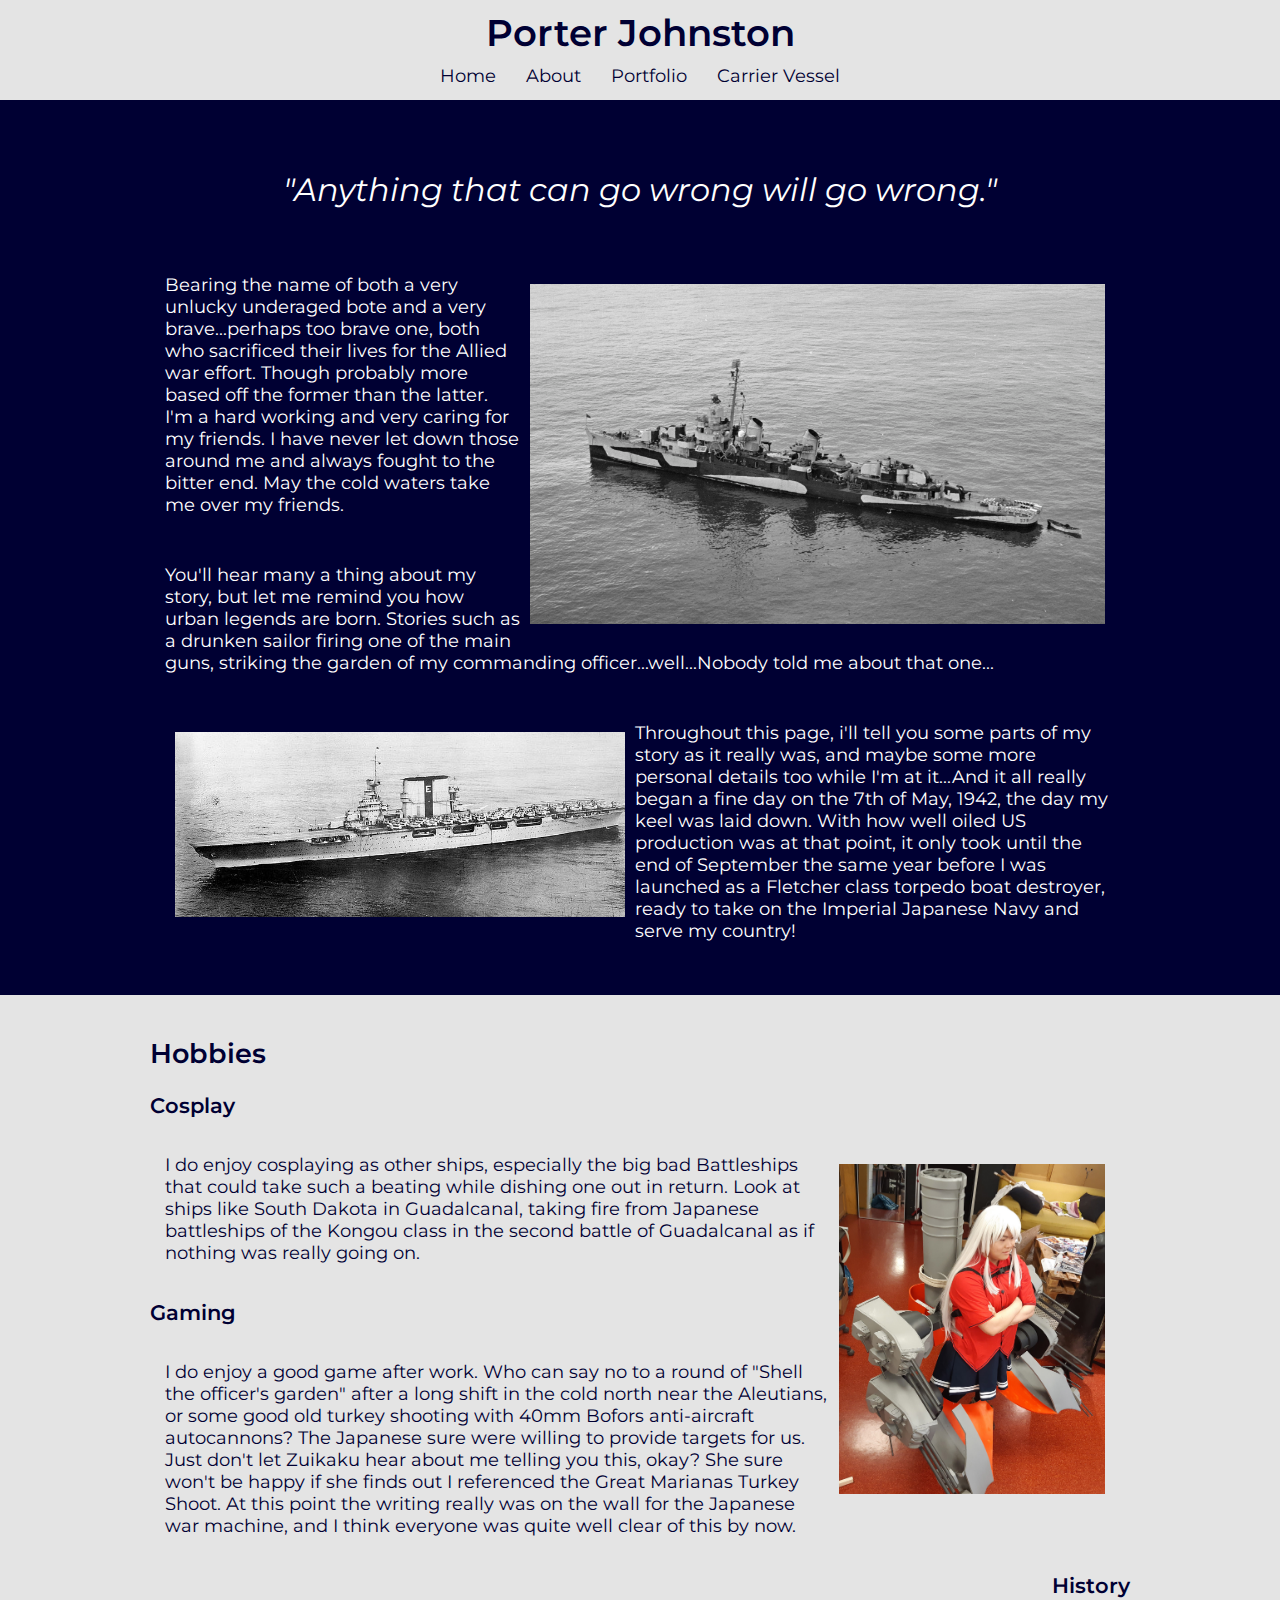
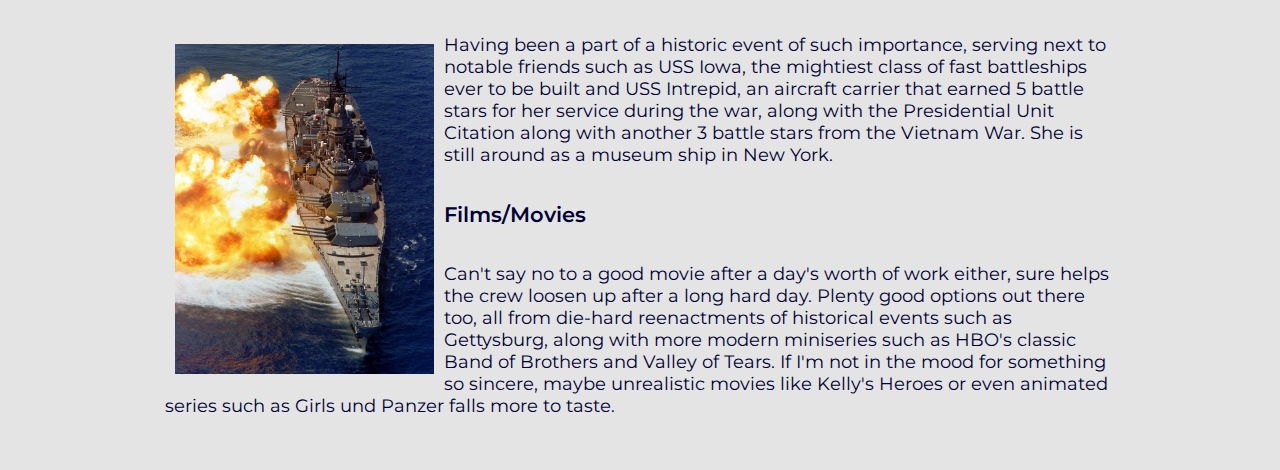
==== index.html @ 4ab85d38 "Update index.html" ====
<!DOCTYPE html>
<html lang="en">
<head>
    <meta charset="UTF-8">
    <meta http-equiv="X-UA-Compatible" content="IE=edge">
    <meta name="viewport" content="width=device-width, initial-scale=1.0">
    <meta name="author" content="Porter Johnston">
    <meta name="description" content="Portfolio of Porter Johnston">
    <title>Porter Johnston - Home</title>
    <link rel="preconnect" href="https://fonts.googleapis.com">
    <link rel="preconnect" href="https://fonts.gstatic.com" crossorigin>
    <link href="https://fonts.googleapis.com/css2?family=Montserrat:ital,wght@0,400;0,600;1,400&display=swap" rel="stylesheet">
    <link rel="stylesheet" href="css/styles.css">
</head>
<body>
        <nav>
        <div class="nav-container">
            <h1 class="nav-title">Porter Johnston</h1>
            <ul class="nav-list">
                <li class="nav-item">
                    <a href="https://data1200-403.github.io/oblig1-simple-page/index.html">Home</a>
                </li>
                <li class="nav-item">
                    <a href="https://data1200-403.github.io/oblig1-simple-page/about.html">About</a>
                </li>
                <li class="nav-item">
                    <a href="https://data1200-403.github.io/oblig1-simple-page/Portfolio.html">Portfolio</a>
                </li>
                <li class="nav-item">
                    <a href="https://data1200-403.github.io/oblig1-simple-page/cv.html">Carrier Vessel</a>
                </li>
            </ul>
        </div>
    </nav>
    <main>
        <section class="blue">
            <div class="home-container">
                <blockquote class="home-quote" cite="https://www.cs.cmu.edu/~fgandon/miscellaneous/murphy/">"Anything
                    that can go wrong will go wrong."</blockquote>
                <p>
                    <img src="./CVver2/img/Willie_D_Porter2.jpg"
                        alt="Picture of DD-579 USS William D Porter in Massacre Bay, Aleutian Islans 9. June 1944"
                        height="360"
                        title="Picture of DD-579 USS William D Porter in Massacre Bay, Aleutian Islans 9. June 1944"
                        class="float-right home-image">Bearing the name of both a very unlucky underaged bote and a very
                    brave...perhaps too brave one, both who sacrificed their lives for the Allied war effort. Though
                    probably more based off the former than the latter. I'm a hard working and very caring for my
                    friends. I have never let down those around me and always fought to the bitter end. May the cold
                    waters take me over my friends.
                </p>
                <p>You'll hear many a thing about my story, but let me remind you how urban legends are born. Stories
                    such as a drunken sailor firing one of the main guns, striking the garden of my commanding
                    officer...well...Nobody told me about that one...
                </p>

                <p>
                    <img src="CVver2/img/Sarrachi.jpg"
                        alt="Picture of CV-3 USS Saratoga in her original configuration with 8in deck guns"
                        title="Picture of CV-3 USS Saratoga in her original configuration with 8in deck guns"
                        width="470" class="float-left home-image">
                    Throughout this page, i'll tell you some parts of my story as it really was, and maybe some more
                    personal details too while I'm at it...And it all really began a fine day on the 7th of May, 1942,
                    the day my keel was laid down. With how well oiled US production was at that point, it only took
                    until the end of September the same year before I was launched as a Fletcher class torpedo boat
                    destroyer, ready to take on the Imperial Japanese Navy and serve my country!
                </p>
            </div>

        </section>
        <section>
            <div class="home-container">
                <h2>Hobbies</h2>
                <h3>Cosplay</h3>
                <p>
                    <img src="img/gangut_workshop1.jpg" alt="Picture of Kantai Collection Gangut Dva cosplay"
                        title="Picture of Kantai Collection Gangut Dva cosplay" height="350"
                        class="float-right home-image">
                    I do enjoy cosplaying as other ships, especially the big bad Battleships that could take such a
                    beating while
                    dishing one out in return. Look at ships like South Dakota in Guadalcanal, taking fire from Japanese
                    battleships of
                    the Kongou class in the second battle of Guadalcanal as if nothing was really going on.
                </p>
                <h3>Gaming</h3>
                <p>I do enjoy a good game after work. Who can say no to a round of "Shell the officer's garden" after a
                    long shift in
                    the cold north near the Aleutians, or some good old turkey shooting with 40mm Bofors anti-aircraft
                    autocannons? The
                    Japanese sure were willing to provide targets for us. Just don't let Zuikaku hear about me telling
                    you this, okay?
                    She sure won't be happy if she finds out I referenced the Great Marianas Turkey Shoot. At this point
                    the writing
                    really was on the wall for the Japanese war machine, and I think everyone was quite well clear of
                    this by now.</p>
                <h3 class="right-align">History</h3>
                <p>
                    <img src="CVver2/img/Iowa_Broadside.jpg" alt="Picture of BB-61 USS Iowa firing her 16 inch rifles"
                        title="Picture of BB-61 USS Iowa firing her 16 inch rifles" height="350"
                        class="float-left home-image">
                    Having been a part of a historic event of such importance, serving next to notable friends such as
                    USS Iowa, the
                    mightiest class of fast battleships ever to be built and USS Intrepid, an aircraft carrier that
                    earned 5 battle
                    stars for her service during the war, along with the Presidential Unit Citation along with another 3
                    battle stars
                    from the Vietnam War. She is still around as a museum ship in New York.
                </p>
                <h3>Films/Movies</h3>
                <p>
                    Can't say no to a good movie after a day's worth of work either, sure helps the crew loosen up after
                    a long hard
                    day. Plenty good options out there too, all from die-hard reenactments of historical events such as
                    Gettysburg,
                    along with more modern miniseries such as HBO's classic Band of Brothers and Valley of Tears. If I'm
                    not in the mood
                    for something so sincere, maybe unrealistic movies like Kelly's Heroes or even animated series such
                    as Girls und
                    Panzer falls more to taste.
                </p>
            </div>
        </section>
    </main>
</body>
</html>
---- css/styles.css ----
:root {
    --blue: #000033;
    --grey: #707070;
    --white: #FFFFFF;
    --light-grey: #e4e4e4;
}
* {
    box-sizing: border-box;
}
html, body {
    margin: 0;
    padding: 0;
}
body {
    background-color: var(--light-grey);
    color: var(--blue);
    font-family: 'Montserrat', sans-serif;
    font-size: 18px;
    font-weight: 400;
}
h1, h2, h3 {
    font-weight: 600;
}
nav {
    background-color: var(--light-grey);
    color: var(--blue);
    position: sticky;
    text-align: center;
    top: 0;
    width: 100%;
    height: 100px;
    padding: 10px;
}
.nav-container {
    margin: 0 auto;
    max-width: 980px;
}
.nav-title {
    margin: 0;
    padding: 0;
    font-size: 2.3rem;
}
.nav-list {
    list-style-type: none;
    margin: 10px 0 0 0;
    padding: 0;
}
.nav-item {
    display: inline-block;
    margin-right: 25px;
}
.nav-item:last-child {
    margin-right: 0;
}
.nav-item a {
    color: var(--blue);
    text-decoration: none;
}
.nav-item a:hover {
    border-bottom: 2px solid var(--blue);
}
section {
    padding: 20px 0;
    min-height: calc(100vh - 100px);
}
section.blue {
    background-color: var(--blue);
    color: var(--white);
}
.home-container {
    max-width: 980px;
    margin: 0 auto;
}
.home-container > p {
    padding: 15px;
}
.home-quote {
    text-align: center;
    font-size: 2rem;
    font-style: italic;
    margin: 50px 0;
}
.right-align {
text-align: right;
}

img.float-right {
    float: right;
}
img.float-left {
    float: left;
}
.home-image {
    border-radius: 0;
    padding: 10px;
}
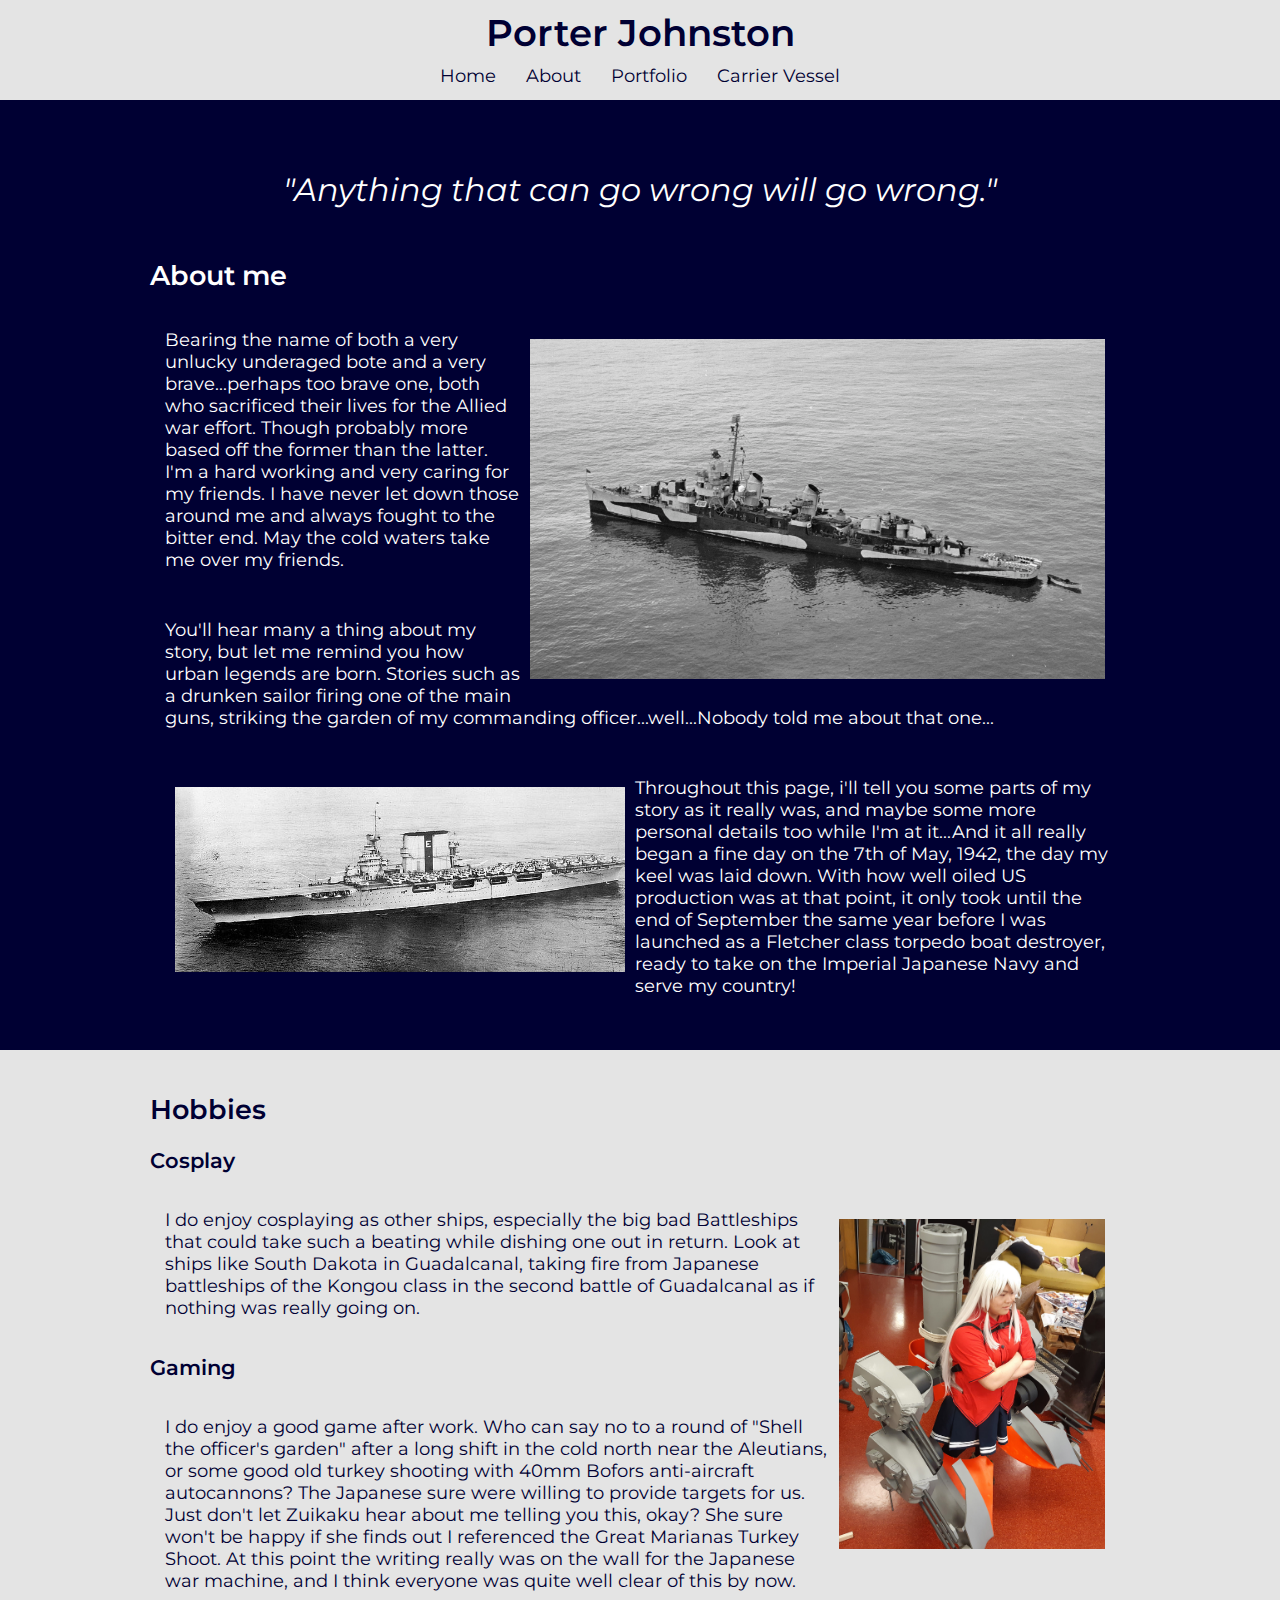
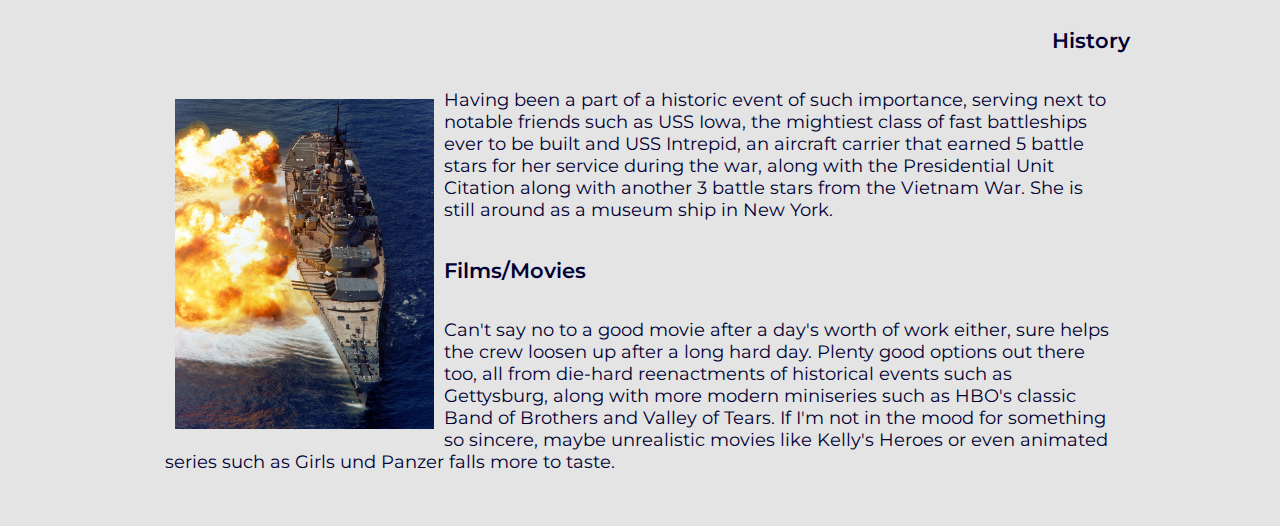
==== commit f543597a: "Update index.html" ====
--- a/index.html
+++ b/index.html
@@ -37,6 +37,7 @@
             <div class="home-container">
                 <blockquote class="home-quote" cite="https://www.cs.cmu.edu/~fgandon/miscellaneous/murphy/">"Anything
                     that can go wrong will go wrong."</blockquote>
+                <h2>About me</h2>
                 <p>
                     <img src="./CVver2/img/Willie_D_Porter2.jpg"
                         alt="Picture of DD-579 USS William D Porter in Massacre Bay, Aleutian Islans 9. June 1944"
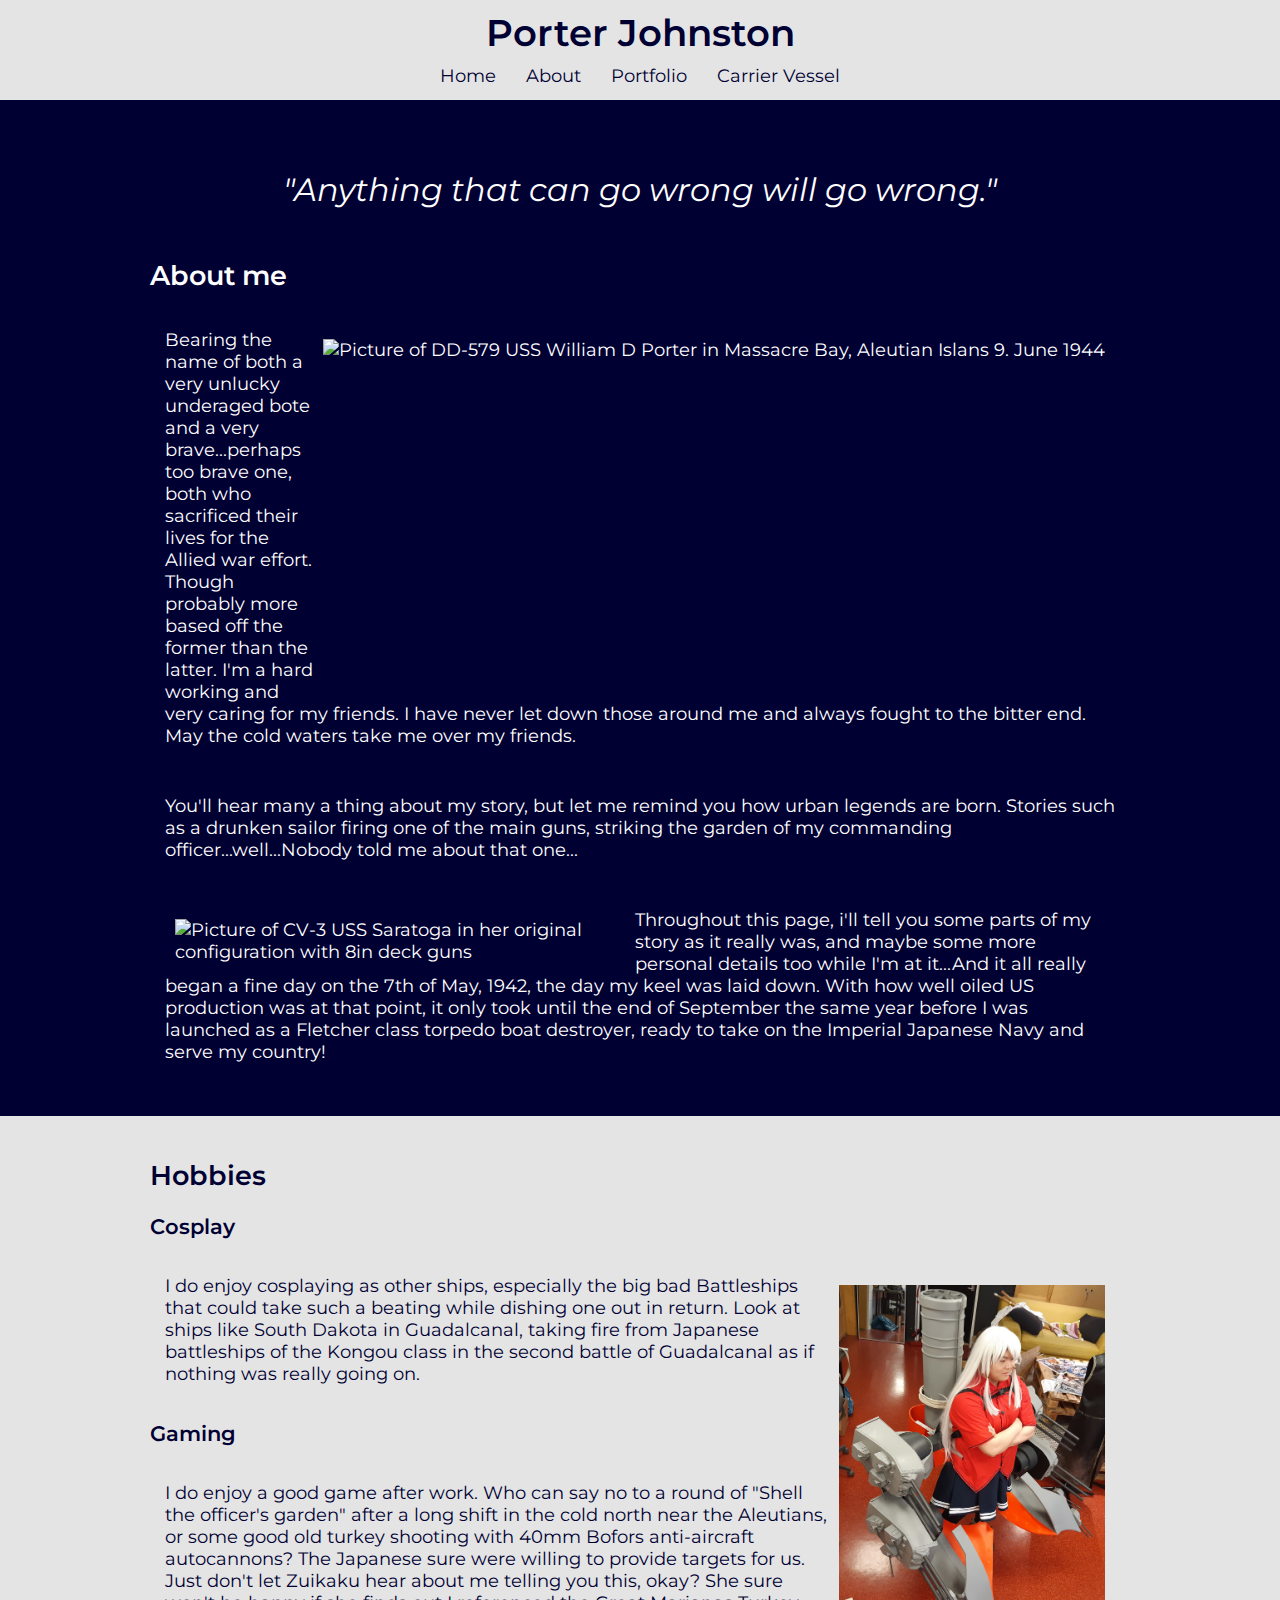
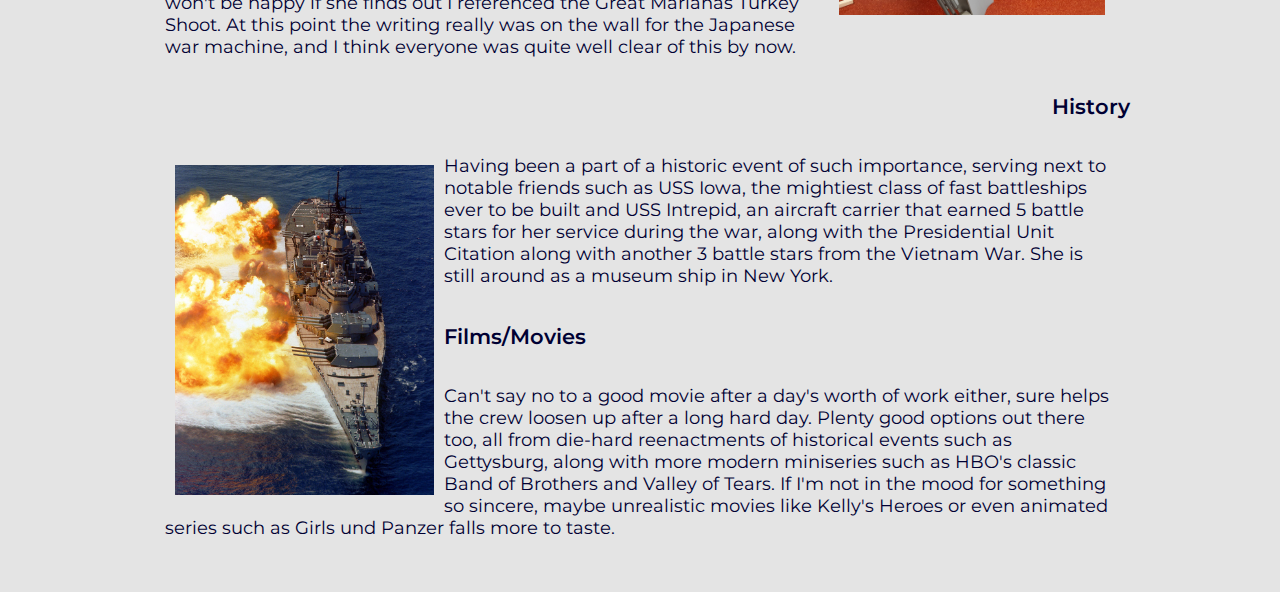
==== commit 11b0d8f8: "Update index.html" ====
--- a/index.html
+++ b/index.html
@@ -39,7 +39,7 @@
                     that can go wrong will go wrong."</blockquote>
                 <h2>About me</h2>
                 <p>
-                    <img src="./CVver2/img/Willie_D_Porter2.jpg"
+                    <img src="img/Willie_D_Porter2.jpg"
                         alt="Picture of DD-579 USS William D Porter in Massacre Bay, Aleutian Islans 9. June 1944"
                         height="360"
                         title="Picture of DD-579 USS William D Porter in Massacre Bay, Aleutian Islans 9. June 1944"
@@ -55,7 +55,7 @@
                 </p>
 
                 <p>
-                    <img src="CVver2/img/Sarrachi.jpg"
+                    <img src="img/Sarrachi.jpg"
                         alt="Picture of CV-3 USS Saratoga in her original configuration with 8in deck guns"
                         title="Picture of CV-3 USS Saratoga in her original configuration with 8in deck guns"
                         width="470" class="float-left home-image">
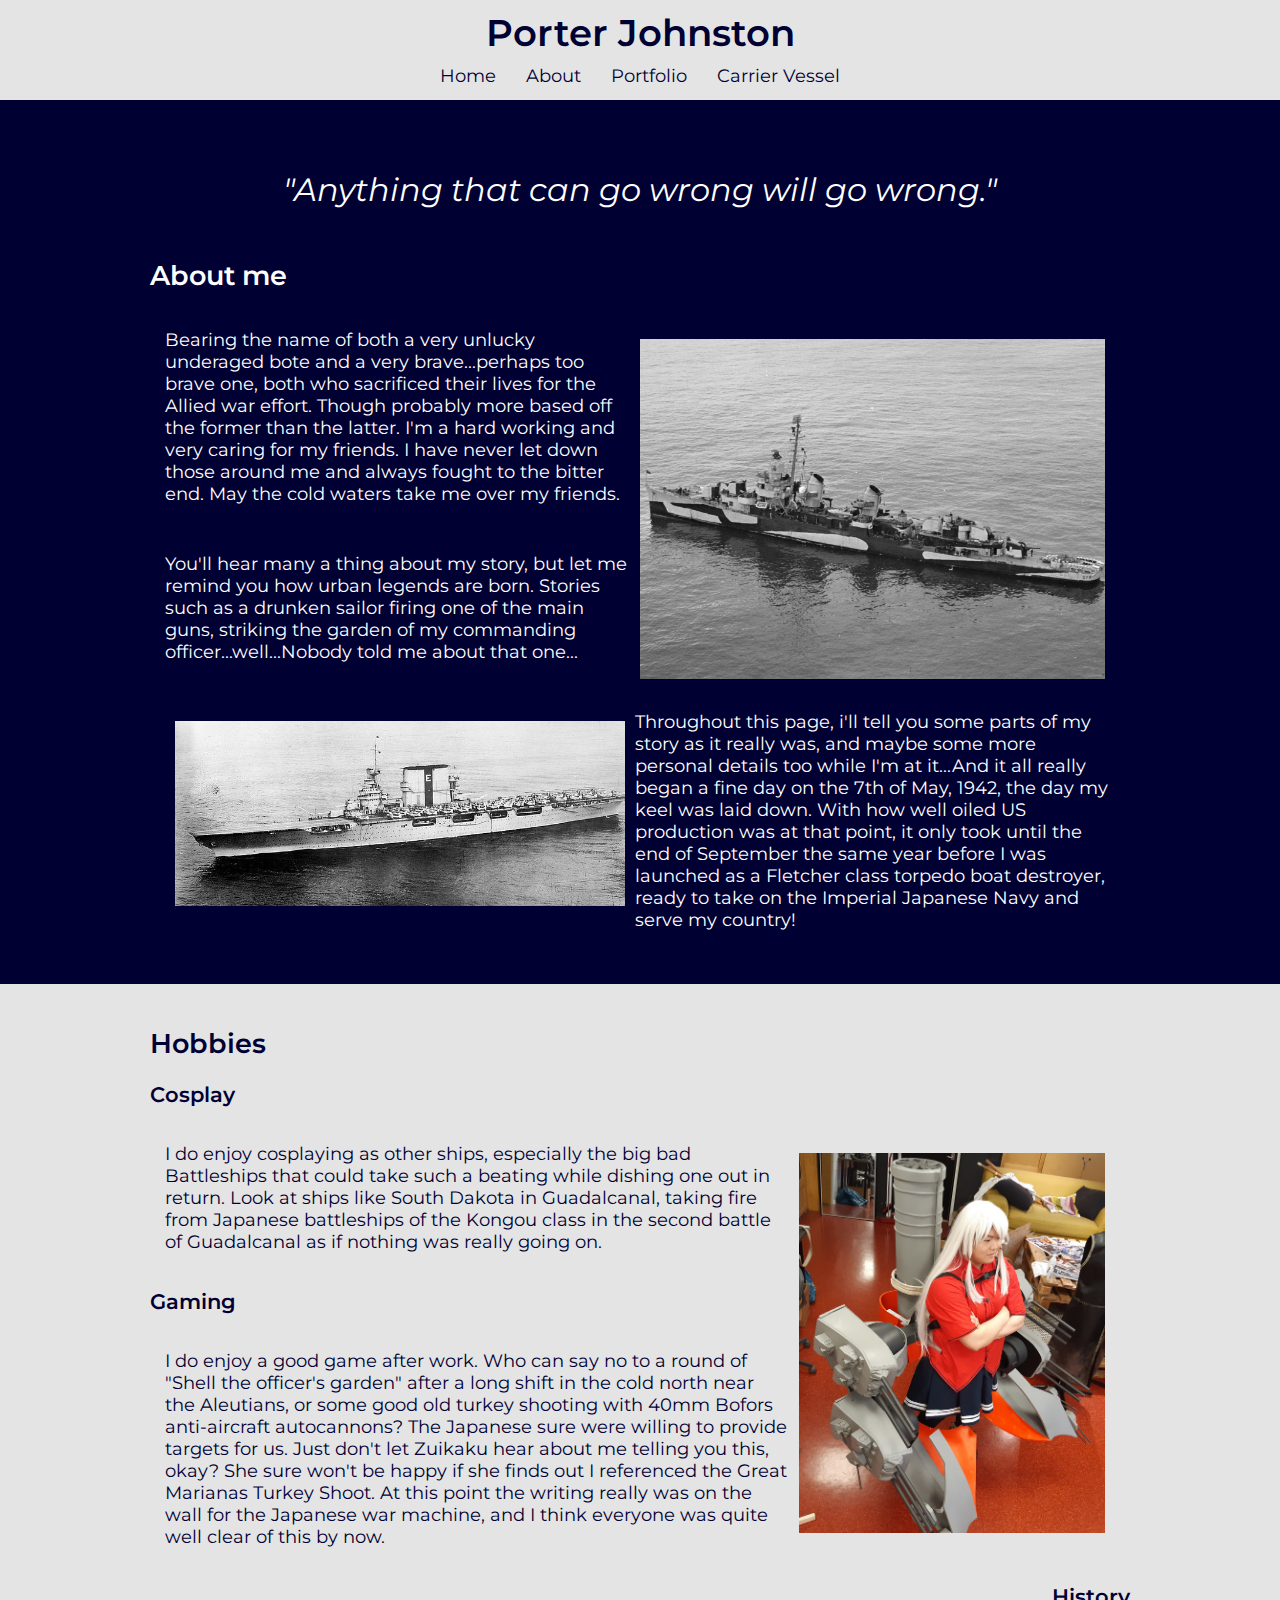
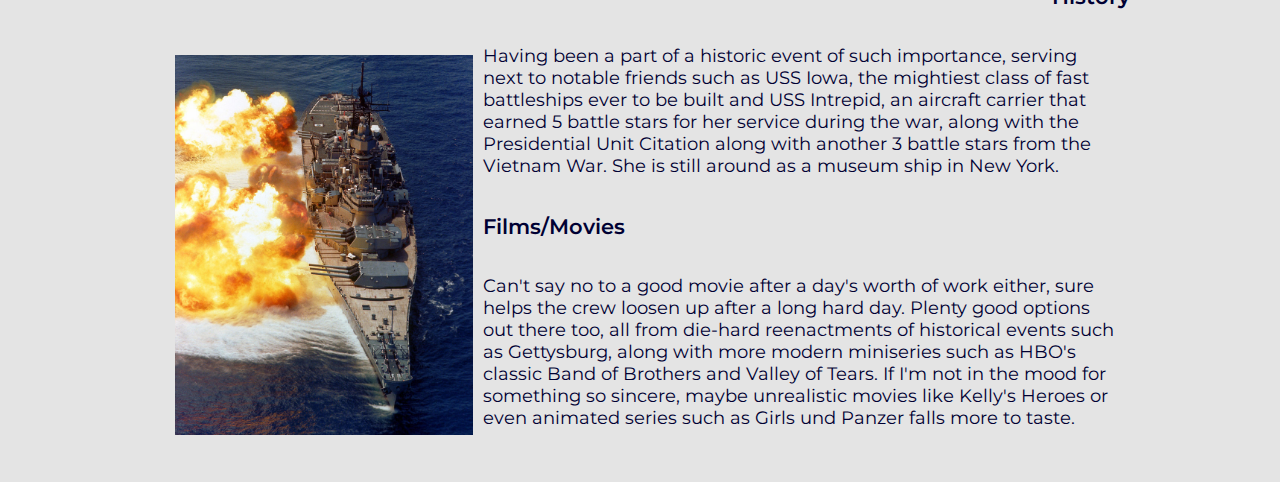
==== commit cedaf177: "Update index.html" ====
--- a/index.html
+++ b/index.html
@@ -74,7 +74,7 @@
                 <h3>Cosplay</h3>
                 <p>
                     <img src="img/gangut_workshop1.jpg" alt="Picture of Kantai Collection Gangut Dva cosplay"
-                        title="Picture of Kantai Collection Gangut Dva cosplay" height="350"
+                        title="Picture of Kantai Collection Gangut Dva cosplay" height="400"
                         class="float-right home-image">
                     I do enjoy cosplaying as other ships, especially the big bad Battleships that could take such a
                     beating while
@@ -96,7 +96,7 @@
                 <h3 class="right-align">History</h3>
                 <p>
                     <img src="CVver2/img/Iowa_Broadside.jpg" alt="Picture of BB-61 USS Iowa firing her 16 inch rifles"
-                        title="Picture of BB-61 USS Iowa firing her 16 inch rifles" height="350"
+                        title="Picture of BB-61 USS Iowa firing her 16 inch rifles" height="400"
                         class="float-left home-image">
                     Having been a part of a historic event of such importance, serving next to notable friends such as
                     USS Iowa, the
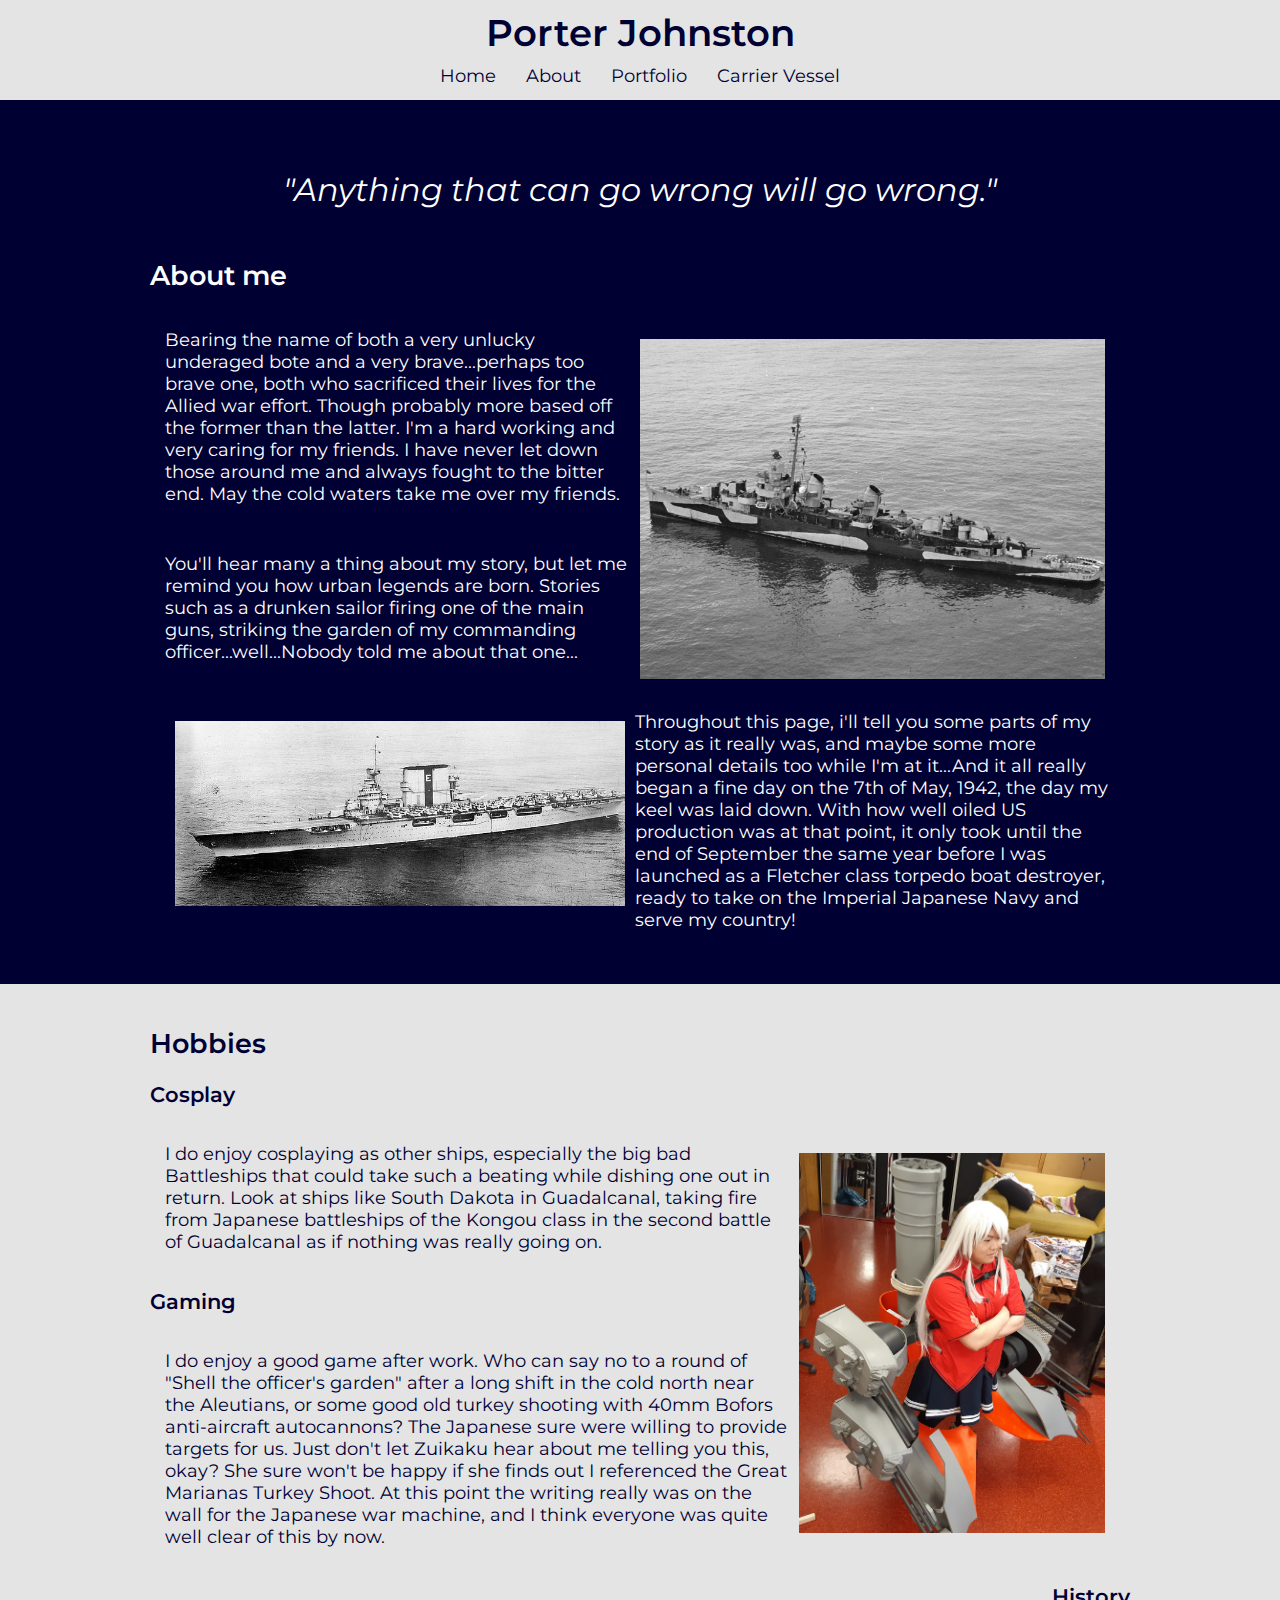
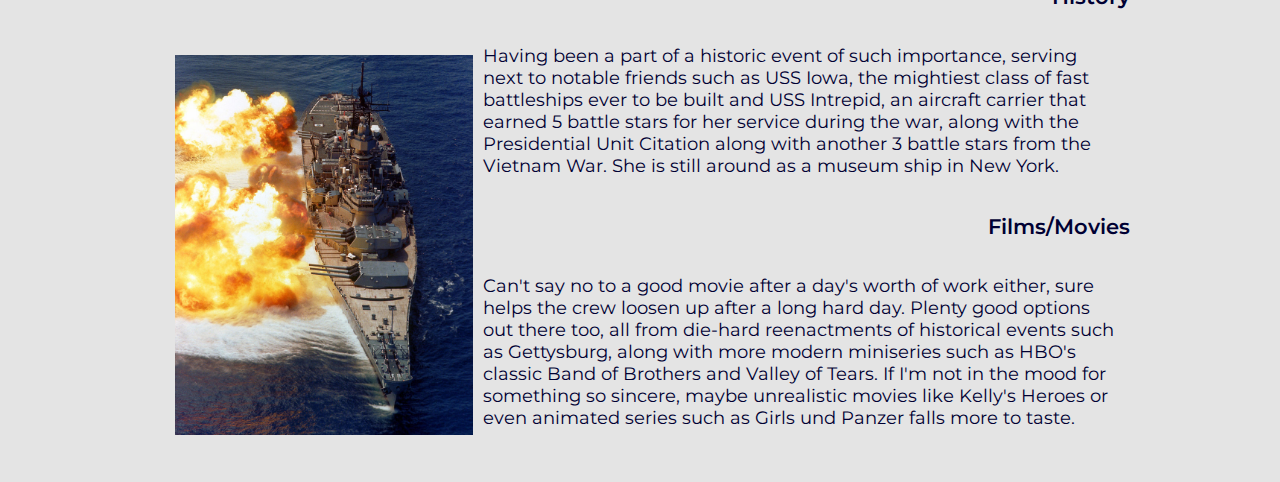
==== commit 8a98d941: "Update index.html" ====
--- a/index.html
+++ b/index.html
@@ -106,7 +106,7 @@
                     battle stars
                     from the Vietnam War. She is still around as a museum ship in New York.
                 </p>
-                <h3>Films/Movies</h3>
+                <h3 class="right-align">Films/Movies</h3>
                 <p>
                     Can't say no to a good movie after a day's worth of work either, sure helps the crew loosen up after
                     a long hard
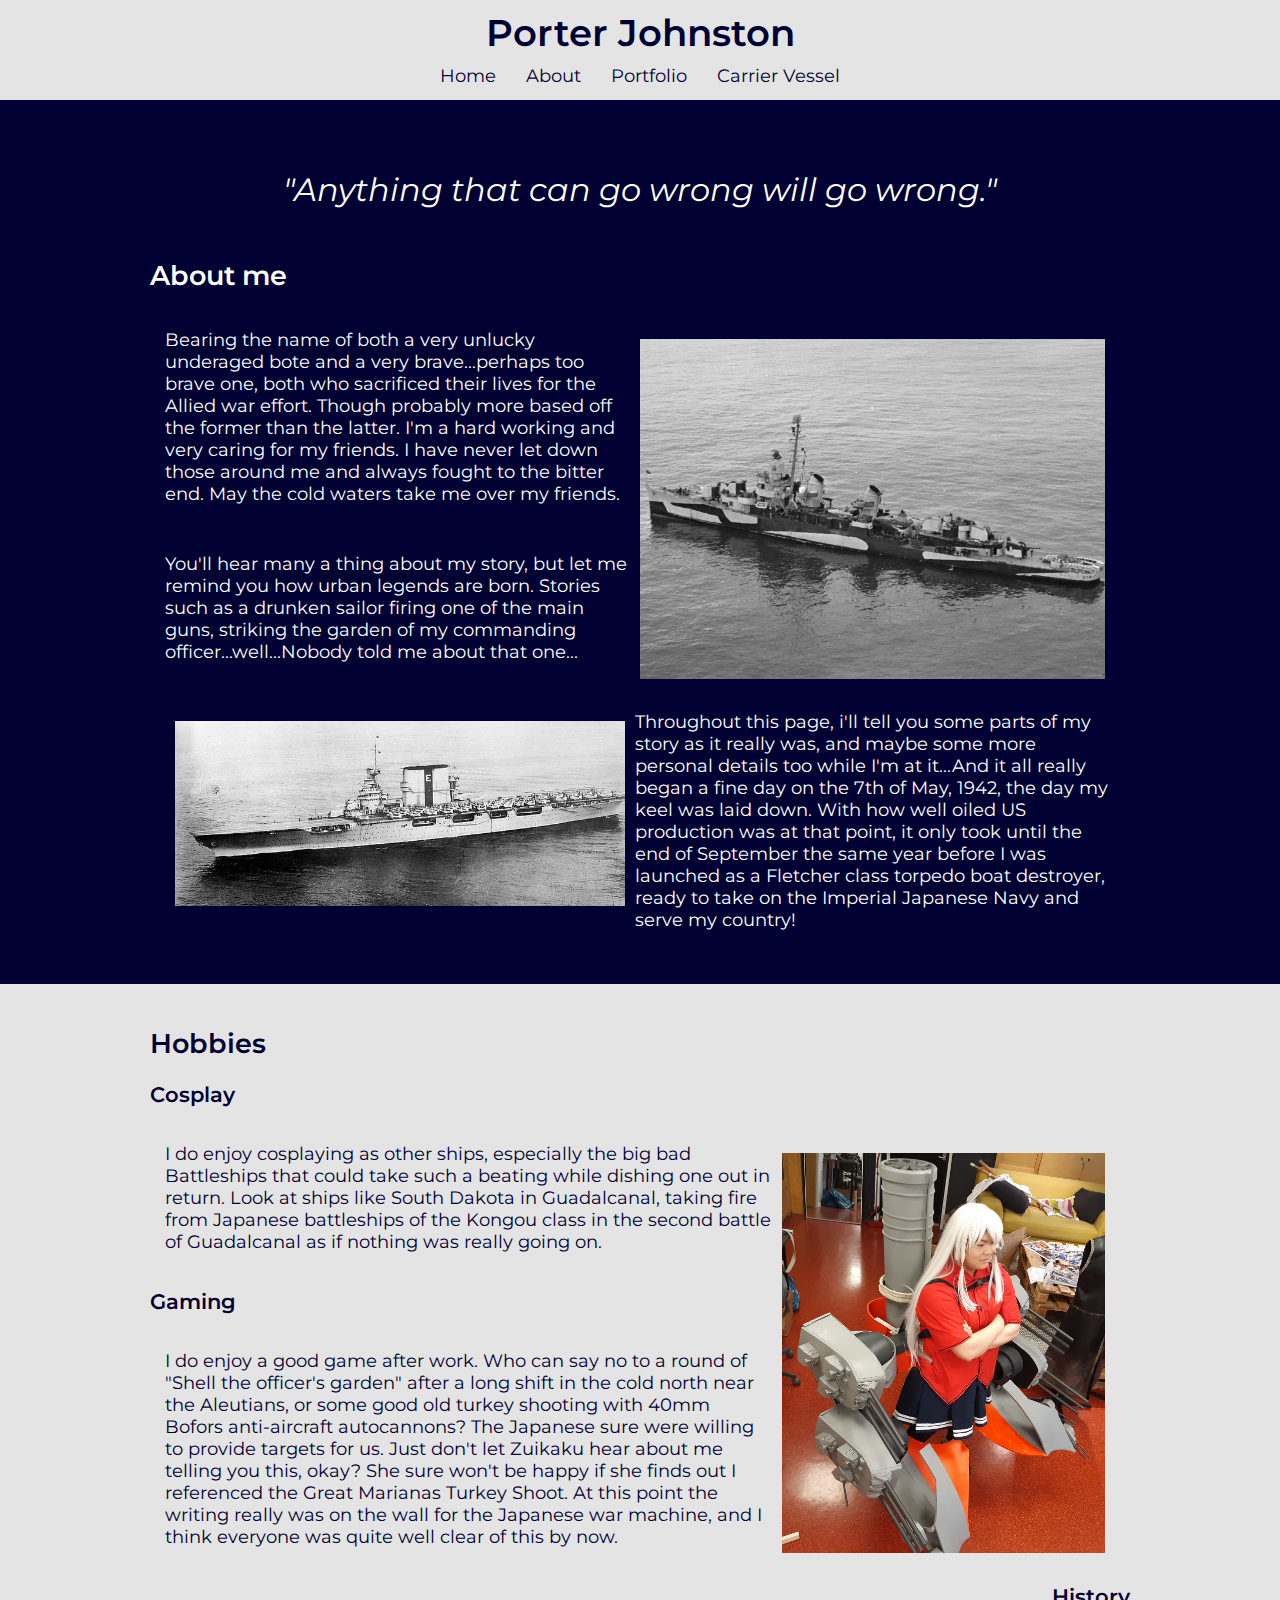
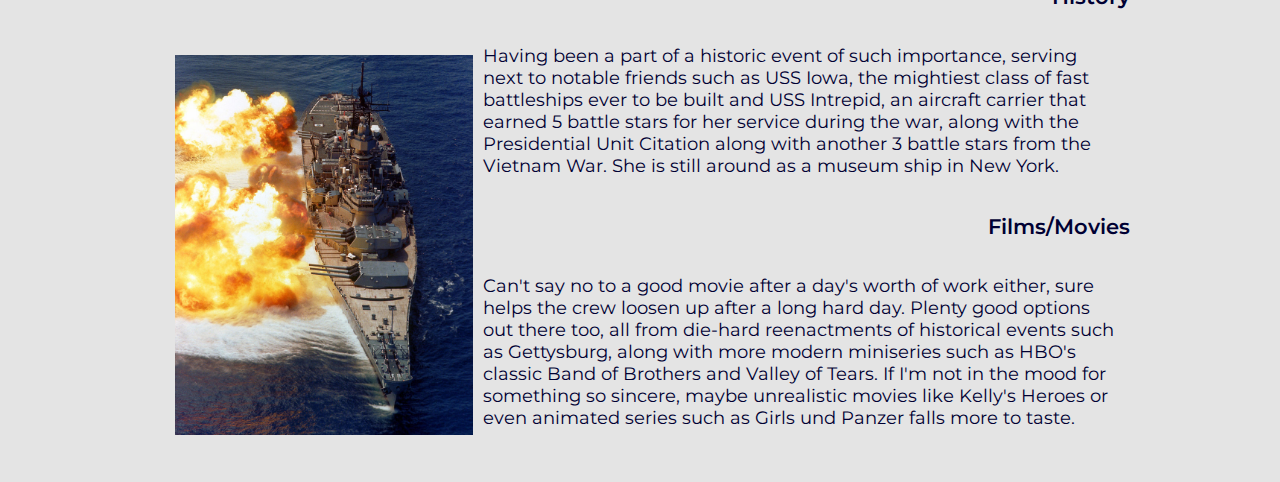
==== commit 81f01336: "Update index.html" ====
--- a/index.html
+++ b/index.html
@@ -74,7 +74,7 @@
                 <h3>Cosplay</h3>
                 <p>
                     <img src="img/gangut_workshop1.jpg" alt="Picture of Kantai Collection Gangut Dva cosplay"
-                        title="Picture of Kantai Collection Gangut Dva cosplay" height="400"
+                        title="Picture of Kantai Collection Gangut Dva cosplay" height="420"
                         class="float-right home-image">
                     I do enjoy cosplaying as other ships, especially the big bad Battleships that could take such a
                     beating while
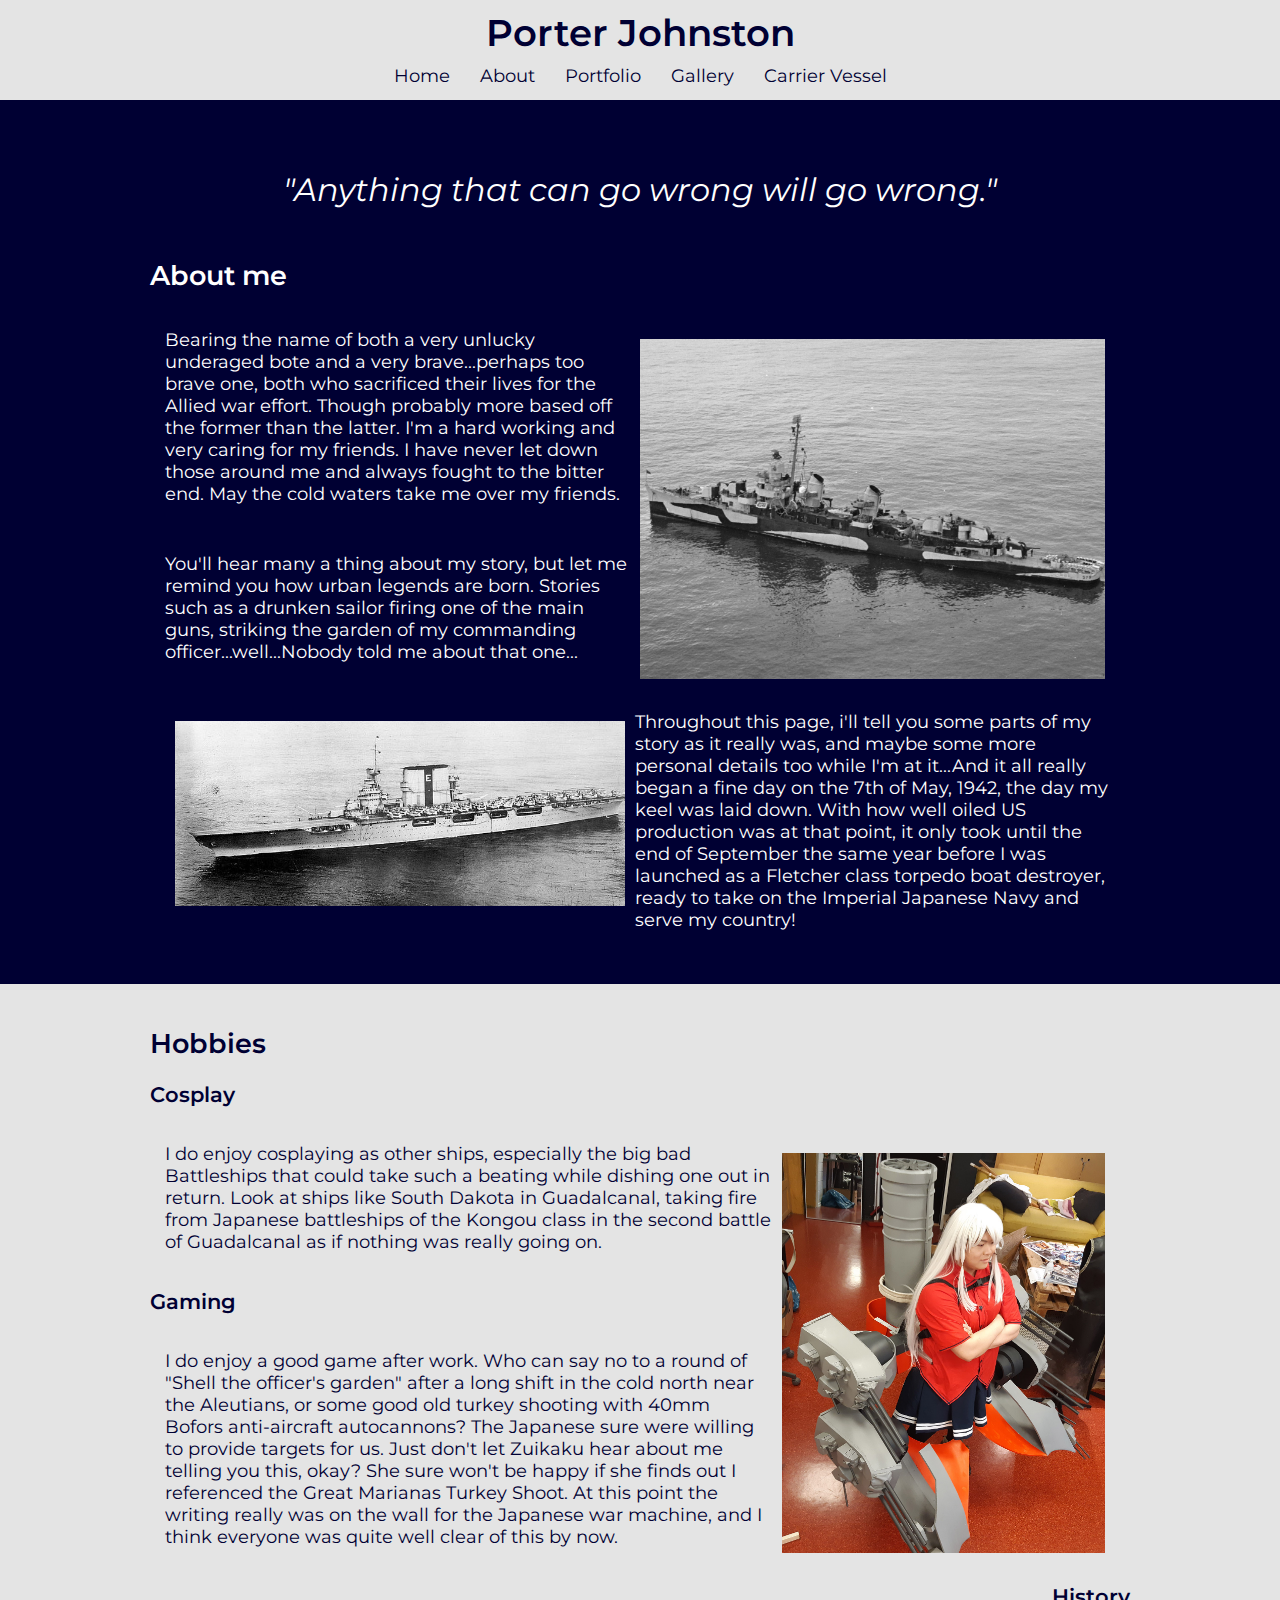
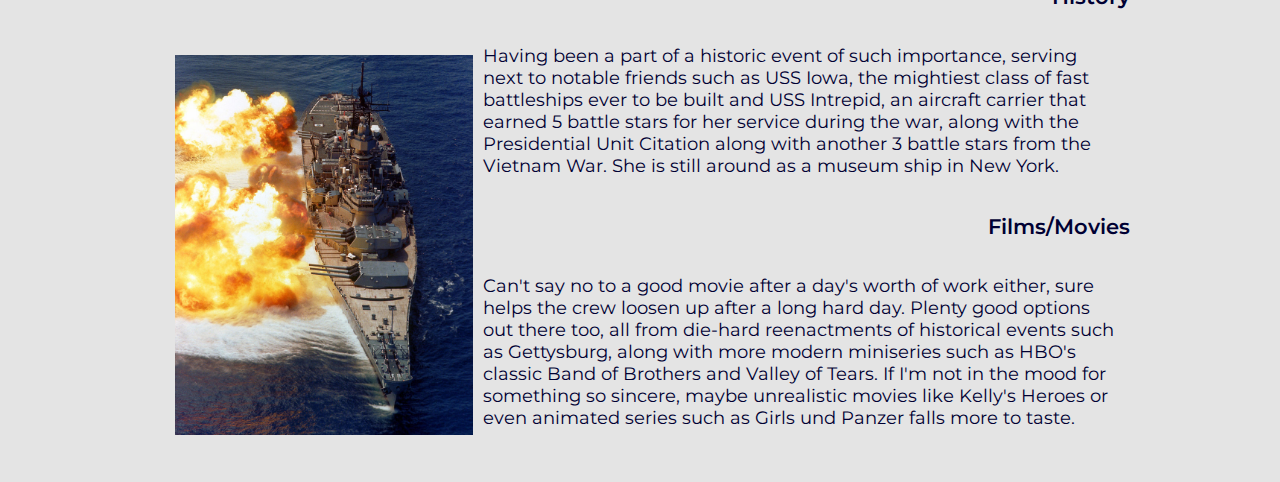
==== commit 1e583cb2: "Formatting" ====
--- a/index.html
+++ b/index.html
@@ -13,27 +13,30 @@
     <link rel="stylesheet" href="css/styles.css">
 </head>
 <body>
-        <nav>
+    <nav>
         <div class="nav-container">
             <h1 class="nav-title">Porter Johnston</h1>
             <ul class="nav-list">
                 <li class="nav-item">
-                    <a href="https://data1200-403.github.io/oblig1-simple-page/index.html">Home</a>
+                    <a href="index.html">Home</a>
                 </li>
                 <li class="nav-item">
-                    <a href="https://data1200-403.github.io/oblig1-simple-page/about.html">About</a>
+                    <a href="about.html">About</a>
                 </li>
                 <li class="nav-item">
-                    <a href="https://data1200-403.github.io/oblig1-simple-page/Portfolio.html">Portfolio</a>
+                    <a href="portfolio.html">Portfolio</a>
                 </li>
                 <li class="nav-item">
-                    <a href="https://data1200-403.github.io/oblig1-simple-page/cv.html">Carrier Vessel</a>
+                    <a href="gallery.html">Gallery</a>
+                </li>
+                <li class="nav-item">
+                    <a href="cv.html">Carrier Vessel</a>
                 </li>
             </ul>
         </div>
     </nav>
     <main>
-        <section class="blue">
+        <section class="bg-blue">
             <div class="home-container">
                 <blockquote class="home-quote" cite="https://www.cs.cmu.edu/~fgandon/miscellaneous/murphy/">"Anything
                     that can go wrong will go wrong."</blockquote>
@@ -95,7 +98,7 @@
                     this by now.</p>
                 <h3 class="right-align">History</h3>
                 <p>
-                    <img src="CVver2/img/Iowa_Broadside.jpg" alt="Picture of BB-61 USS Iowa firing her 16 inch rifles"
+                    <img src="img/Iowa_Broadside.jpg" alt="Picture of BB-61 USS Iowa firing her 16 inch rifles"
                         title="Picture of BB-61 USS Iowa firing her 16 inch rifles" height="400"
                         class="float-left home-image">
                     Having been a part of a historic event of such importance, serving next to notable friends such as
@@ -122,4 +125,4 @@
         </section>
     </main>
 </body>
-</html>
+</html>--- a/css/styles.css
+++ b/css/styles.css
@@ -63,7 +63,7 @@
     padding: 20px 0;
     min-height: calc(100vh - 100px);
 }
-section.blue {
+.bg-blue {
     background-color: var(--blue);
     color: var(--white);
 }
